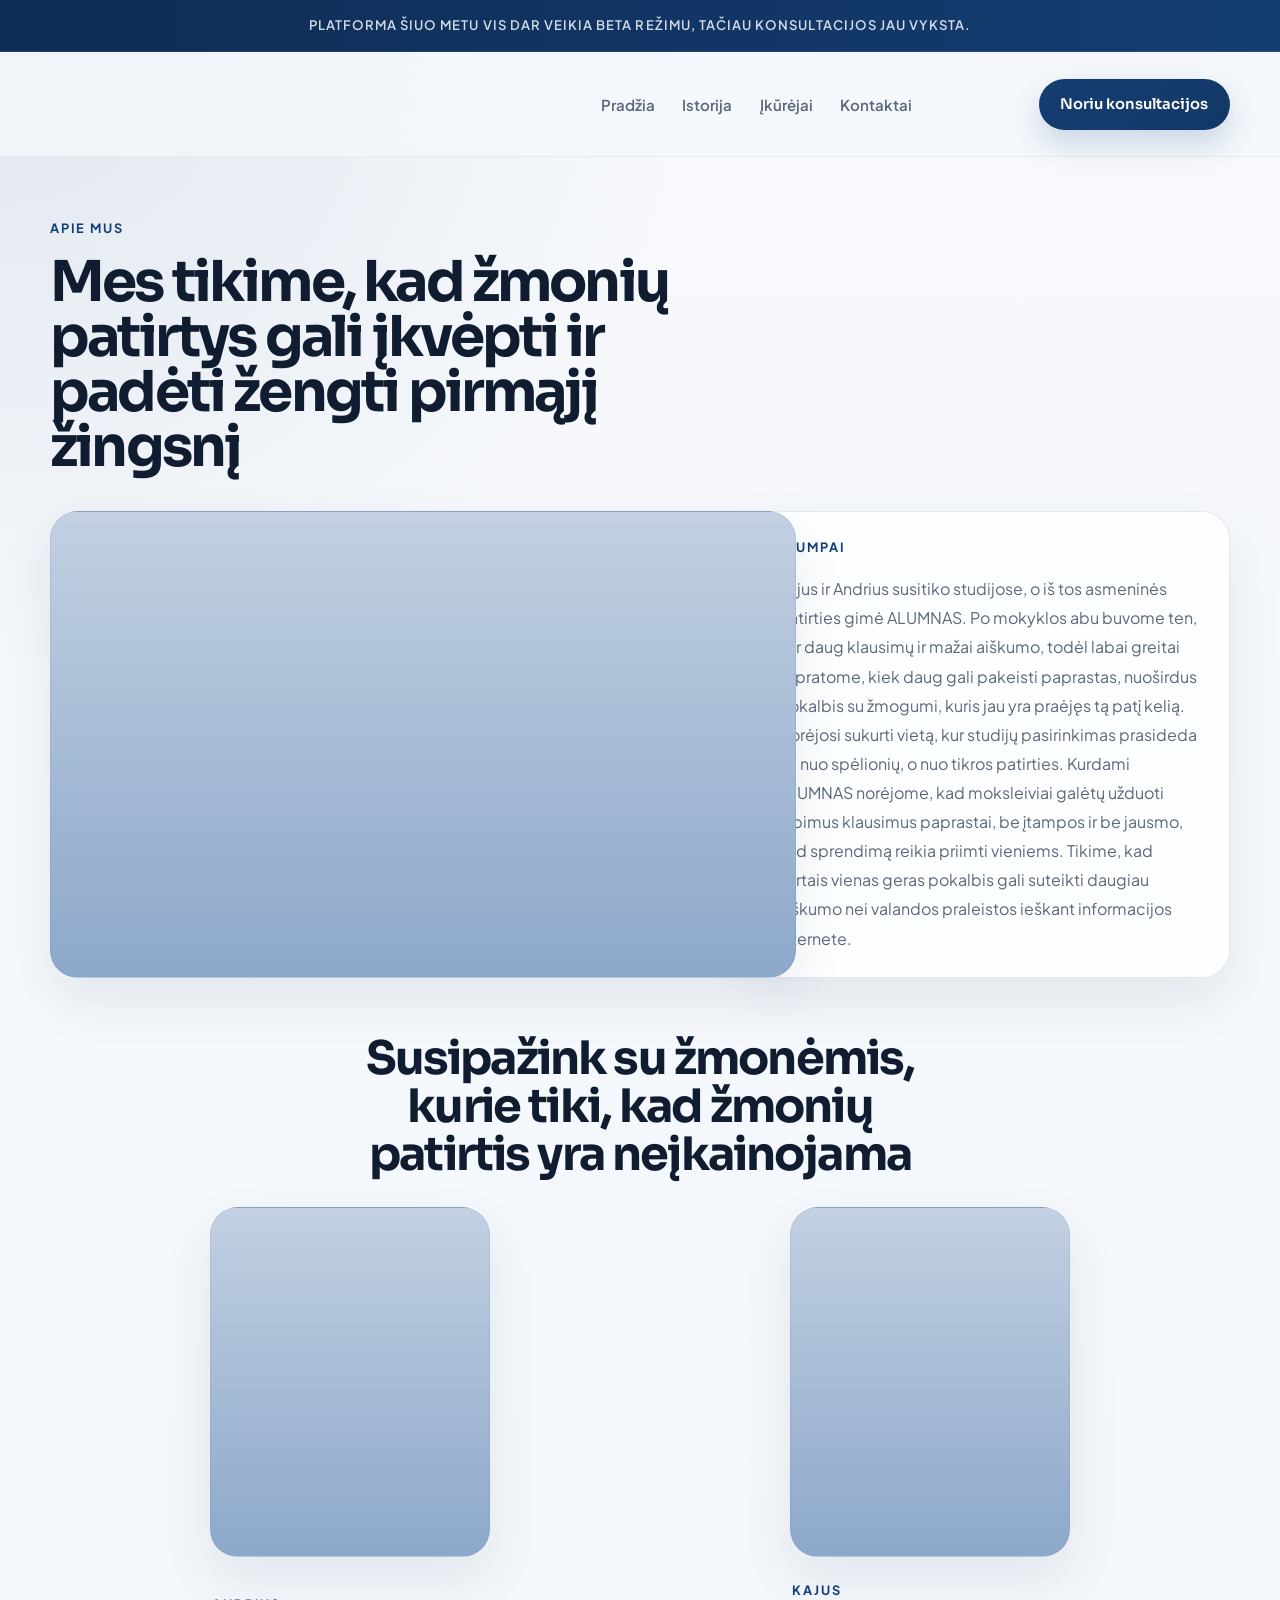
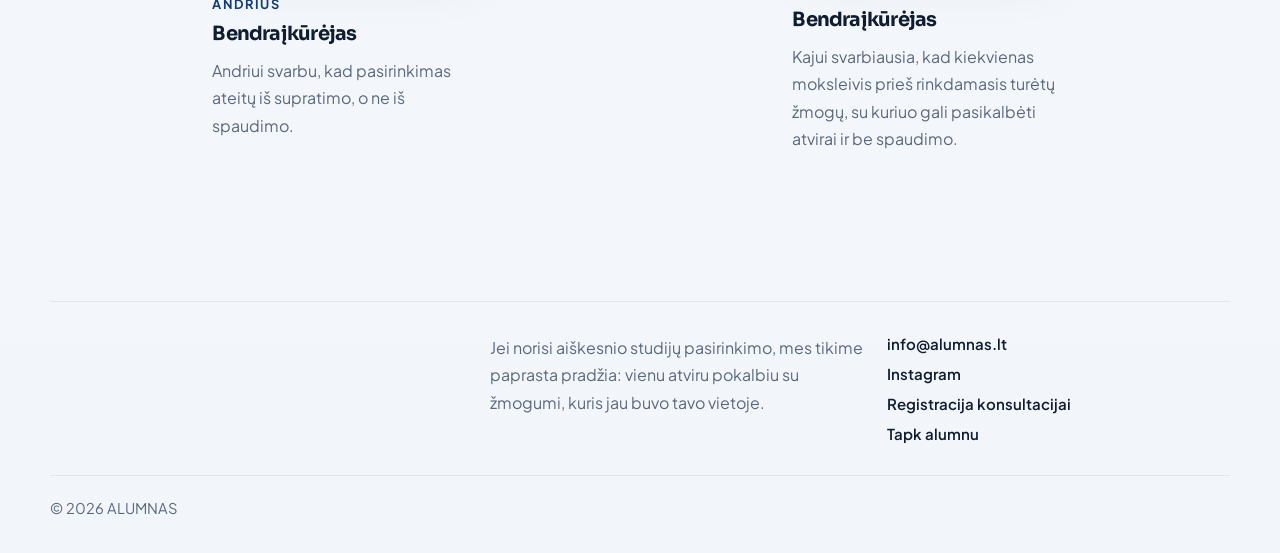
==== apie-mus.html @ 83206cb9 "Add files via upload" ====
<!DOCTYPE html>
<html lang="lt">
  <head>
    <meta charset="UTF-8" />
    <meta name="viewport" content="width=device-width, initial-scale=1.0" />
    <title>Apie mus | ALUMNAS</title>
    <meta
      name="description"
      content="Susipažink su ALUMNAS istorija ir bendraįkūrėjais Kajumi bei Andriumi."
    />
    <meta property="og:title" content="Apie mus | ALUMNAS" />
    <meta
      property="og:description"
      content="ALUMNAS gimė iš asmeninės patirties, kai po mokyklos trūko aiškumo, ką rinktis toliau."
    />
    <meta property="og:type" content="website" />
    <meta property="theme-color" content="#123f79" />
    <link rel="preconnect" href="https://fonts.googleapis.com" />
    <link rel="preconnect" href="https://fonts.gstatic.com" crossorigin />
    <link
      href="https://fonts.googleapis.com/css2?family=Cormorant+Garamond:wght@500;600;700&amp;family=Plus+Jakarta+Sans:wght@400;500;600;700;800&amp;family=Sora:wght@400;500;600;700;800&amp;display=swap"
      rel="stylesheet"
    />
    <link rel="stylesheet" href="./styles.css" />
  </head>
  <body class="about-page">
    <div class="top-note">
      <p>Platforma šiuo metu vis dar veikia beta režimu, tačiau konsultacijos jau vyksta.</p>
    </div>

    <header class="site-header">
      <div class="container header-inner">
        <a class="brand-link" href="./index.html#pradžia" aria-label="ALUMNAS pradžia">
          <span class="brand-logo brand-logo-dark" aria-hidden="true">
            <img src="./assets/alumnas-logo-clean.png" alt="" />
          </span>
          <span class="sr-only">ALUMNAS</span>
        </a>

        <nav class="site-nav" aria-label="Apie mus navigacija">
          <a href="./index.html">Pradžia</a>
          <a href="#istorija">Istorija</a>
          <a href="#ikurejai">Įkūrėjai</a>
          <a href="#kontaktai">Kontaktai</a>
        </nav>

        <a
          class="button button-primary"
          href="https://forms.gle/Wdv8qS5zdkdKtjoA7"
          target="_blank"
          rel="noopener noreferrer"
        >
          Noriu konsultacijos
        </a>
      </div>
    </header>

    <main class="about-main">
      <section class="about-editorial">
        <div class="container about-intro">
          <div class="about-intro-copy">
            <p class="eyebrow">Apie mus</p>
            <h1>Mes tikime, kad žmonių patirtys gali įkvėpti ir padėti žengti pirmąjį žingsnį</h1>
          </div>
        </div>

        <div class="container about-mosaic" id="istorija">
          <figure class="about-shot about-shot-group">
            <img
              src="./assets/kartu%20ft.JPG"
              alt="Kajus ir Andrius"
              onerror="this.remove()"
            />
          </figure>

          <aside class="about-story-brief">
            <p class="eyebrow">Trumpai</p>
            <p>
              Kajus ir Andrius susitiko studijose, o iš tos asmeninės patirties gimė
              ALUMNAS. Po mokyklos abu buvome ten, kur daug klausimų ir mažai
              aiškumo, todėl labai greitai supratome, kiek daug gali pakeisti
              paprastas, nuoširdus pokalbis su žmogumi, kuris jau yra praėjęs tą patį
              kelią. Norėjosi sukurti vietą, kur studijų pasirinkimas prasideda ne nuo
              spėlionių, o nuo tikros patirties. Kurdami ALUMNAS norėjome, kad
              moksleiviai galėtų užduoti rūpimus klausimus paprastai, be įtampos ir
              be jausmo, kad sprendimą reikia priimti vieniems. Tikime, kad kartais
              vienas geras pokalbis gali suteikti daugiau aiškumo nei valandos
              praleistos ieškant informacijos internete.
            </p>
          </aside>
        </div>
      </section>

      <section class="section founders-compact" id="ikurejai">
        <div class="container founders-compact-head">
          <h2>Susipažink su žmonėmis, kurie tiki, kad žmonių patirtis yra neįkainojama</h2>
        </div>

        <div class="container founders-compact-grid">
          <article class="founder-compact-card">
            <figure class="about-shot about-shot-portrait">
              <img
                src="./assets/andrius.JPG"
                alt="Andrius"
                onerror="this.remove()"
              />
            </figure>

            <div class="founder-compact-copy">
              <p class="founder-role">Andrius</p>
              <h3>Bendraįkūrėjas</h3>
              <p>
                Andriui svarbu, kad pasirinkimas ateitų iš supratimo, o ne iš spaudimo.
              </p>
            </div>
          </article>

          <article class="founder-compact-card">
            <figure class="about-shot about-shot-portrait">
              <img
                src="./assets/kajus.JPG"
                alt="Kajus"
                onerror="this.remove()"
              />
            </figure>

            <div class="founder-compact-copy">
              <p class="founder-role">Kajus</p>
              <h3>Bendraįkūrėjas</h3>
              <p>
                Kajui svarbiausia, kad kiekvienas moksleivis prieš rinkdamasis turėtų žmogų, su kuriuo gali pasikalbėti atvirai ir be spaudimo.
              </p>
            </div>
          </article>
        </div>
      </section>
    </main>

    <footer class="site-footer" id="kontaktai">
      <div class="container footer-top">
        <a class="brand-link footer-brand" href="./index.html#pradžia" aria-label="ALUMNAS pradžia">
          <span class="brand-logo brand-logo-dark" aria-hidden="true">
            <img src="./assets/alumnas-logo-clean.png" alt="" />
          </span>
          <span class="sr-only">ALUMNAS</span>
        </a>

        <div class="footer-copy">
          <p>
            Jei norisi aiškesnio studijų pasirinkimo, mes tikime paprasta pradžia:
            vienu atviru pokalbiu su žmogumi, kuris jau buvo tavo vietoje.
          </p>
        </div>

        <div class="footer-links">
          <a href="mailto:info@alumnas.lt">info@alumnas.lt</a>
          <a href="https://www.instagram.com/alumnaslt/" target="_blank" rel="noopener noreferrer">
            Instagram
          </a>
          <a href="https://forms.gle/Wdv8qS5zdkdKtjoA7" target="_blank" rel="noopener noreferrer">
            Registracija konsultacijai
          </a>
          <a href="https://forms.gle/oHEPFvfFwPesfQu49" target="_blank" rel="noopener noreferrer">
            Tapk alumnu
          </a>
        </div>
      </div>

      <div class="container footer-bottom">
        <p>&copy; <span id="year">2026</span> ALUMNAS</p>
      </div>
    </footer>

    <script src="./script.js"></script>
  </body>
</html>
---- styles.css ----
:root {
  --bg: #f4f7fb;
  --surface: #ffffff;
  --surface-muted: #eef3f8;
  --surface-deep: #102845;
  --surface-deep-soft: #16365c;
  --ink: #101d30;
  --ink-muted: #5b687c;
  --line: rgba(16, 40, 69, 0.1);
  --line-strong: rgba(16, 40, 69, 0.16);
  --brand: #123f79;
  --brand-strong: #0d2f59;
  --brand-accent: #004aad;
  --white-soft: rgba(255, 255, 255, 0.78);
  --shadow-soft: 0 22px 54px rgba(16, 40, 69, 0.08);
  --shadow-deep: 0 28px 60px rgba(10, 29, 54, 0.18);
  --radius-xl: 30px;
  --radius-lg: 24px;
  --radius-md: 18px;
  --max-width: 1180px;
}

*,
*::before,
*::after {
  box-sizing: border-box;
}

html {
  scroll-behavior: smooth;
}

body {
  margin: 0;
  color: var(--ink);
  font-family: "Plus Jakarta Sans", sans-serif;
  background:
    radial-gradient(circle at top left, rgba(18, 63, 121, 0.08), transparent 26%),
    linear-gradient(180deg, #f7f9fc 0%, #f4f7fb 100%);
}

img {
  display: block;
  max-width: 100%;
}

a {
  color: inherit;
  text-decoration: none;
}

p {
  margin: 0;
  color: var(--ink-muted);
  line-height: 1.72;
}

h1,
h2,
h3 {
  margin: 0;
  color: var(--ink);
  line-height: 1.06;
  letter-spacing: -0.04em;
  font-family: "Sora", sans-serif;
}

ul {
  margin: 0;
  padding: 0;
  list-style: none;
}

.container {
  width: min(calc(100% - 40px), var(--max-width));
  margin: 0 auto;
}

.sr-only {
  position: absolute;
  width: 1px;
  height: 1px;
  padding: 0;
  margin: -1px;
  overflow: hidden;
  clip: rect(0, 0, 0, 0);
  white-space: nowrap;
  border: 0;
}

.top-note {
  border-bottom: 1px solid rgba(255, 255, 255, 0.08);
  background: linear-gradient(90deg, #0e2c54 0%, #143d73 100%);
  text-align: center;
  padding: 0.9rem 1rem;
}

.top-note p {
  color: rgba(255, 255, 255, 0.82);
  font-size: 0.82rem;
  font-weight: 600;
  letter-spacing: 0.08em;
  text-transform: uppercase;
}

.site-header {
  position: sticky;
  top: 0;
  z-index: 30;
  backdrop-filter: blur(20px);
  background: rgba(244, 247, 251, 0.84);
  border-bottom: 1px solid rgba(16, 40, 69, 0.06);
}

.header-inner {
  min-height: 88px;
  display: flex;
  align-items: center;
  justify-content: space-between;
  gap: 1.5rem;
}

.brand-link {
  display: inline-flex;
  align-items: center;
}

.brand-logo {
  width: 424px;
  height: 104px;
  overflow: hidden;
  display: inline-flex;
  align-items: center;
  justify-content: center;
}

.brand-logo img {
  width: 100%;
  height: 100%;
  object-fit: contain;
  transform: scale(3.85);
  transform-origin: center;
}

.brand-logo-light {
  width: 290px;
  height: 72px;
}

.brand-logo-light img {
  transform: scale(2.75);
}

.site-nav {
  display: flex;
  align-items: center;
  gap: 1.7rem;
}

.site-nav a {
  color: var(--ink-muted);
  font-size: 0.94rem;
  font-weight: 600;
}

.button {
  min-height: 3.2rem;
  padding: 0 1.35rem;
  border-radius: 999px;
  display: inline-flex;
  align-items: center;
  justify-content: center;
  font-family: "Sora", sans-serif;
  font-size: 0.92rem;
  font-weight: 600;
  transition:
    transform 180ms ease,
    background-color 180ms ease,
    box-shadow 180ms ease,
    border-color 180ms ease,
    color 180ms ease;
}

.button:hover,
.button:focus-visible {
  transform: translateY(-1px);
}

.button-primary {
  color: #ffffff;
  background: linear-gradient(135deg, #153d72 0%, #123867 100%);
  box-shadow: 0 14px 30px rgba(18, 63, 121, 0.18);
}

.button-secondary {
  color: var(--brand);
  background: transparent;
  border: 1px solid rgba(18, 63, 121, 0.16);
}

.button-light {
  color: var(--brand-strong);
  background: #ffffff;
  box-shadow: 0 14px 30px rgba(8, 22, 41, 0.18);
}

.hero {
  padding: 4.75rem 0 4rem;
}

.hero-grid {
  display: grid;
  grid-template-columns: minmax(0, 1.08fr) minmax(320px, 0.92fr);
  gap: 1.5rem;
  align-items: stretch;
}

.hero-copy {
  position: relative;
  padding: 4rem;
  border: 1px solid var(--line);
  border-radius: var(--radius-xl);
  background: rgba(255, 255, 255, 0.82);
  box-shadow: var(--shadow-soft);
}

.hero-copy::after {
  content: "";
  position: absolute;
  right: 2.25rem;
  top: 2.2rem;
  width: 140px;
  height: 110px;
  border: 1px solid rgba(18, 63, 121, 0.08);
  border-bottom: 0;
  border-radius: 999px 999px 0 0;
}

.eyebrow {
  color: var(--brand);
  font-size: 0.8rem;
  font-weight: 700;
  letter-spacing: 0.14em;
  text-transform: uppercase;
}

.eyebrow-light {
  color: rgba(255, 255, 255, 0.72);
}

.hero h1 {
  max-width: 11ch;
  margin-top: 1rem;
  font-size: clamp(3rem, 5vw, 4.9rem);
}

.hero-text {
  max-width: 38rem;
  margin-top: 1.35rem;
  font-size: 1.08rem;
}

.hero-actions {
  display: flex;
  flex-wrap: wrap;
  gap: 0.9rem;
  margin-top: 2rem;
}

.hero-meta {
  margin-top: 2.2rem;
  display: flex;
  flex-wrap: wrap;
  gap: 0.8rem;
}

.hero-meta li {
  padding: 0.72rem 1rem;
  border-radius: 999px;
  border: 1px solid var(--line);
  background: rgba(244, 247, 251, 0.86);
  color: var(--ink);
  font-size: 0.9rem;
  font-weight: 600;
}

.hero-panel {
  padding: 2rem;
  border-radius: var(--radius-xl);
  background: linear-gradient(180deg, var(--surface-deep) 0%, #133153 100%);
  box-shadow: var(--shadow-deep);
}

.panel-label {
  color: rgba(255, 255, 255, 0.62);
  font-size: 0.76rem;
  font-weight: 700;
  letter-spacing: 0.14em;
  text-transform: uppercase;
}

.panel-list {
  margin-top: 1.35rem;
  display: grid;
  gap: 1.15rem;
}

.panel-list article {
  padding: 1.3rem 0;
  border-top: 1px solid rgba(255, 255, 255, 0.12);
}

.panel-list article:first-child {
  border-top: 0;
  padding-top: 0;
}

.panel-list h2 {
  color: #ffffff;
  font-size: 1.2rem;
  letter-spacing: -0.03em;
  margin-bottom: 0.2rem;
}

.panel-list p {
  margin-top: 0.55rem;
  color: var(--white-soft);
}

.panel-foot {
  margin-top: 1.8rem;
  padding-top: 1.8rem;
  border-top: 1px solid rgba(255, 255, 255, 0.12);
  display: grid;
  gap: 1.2rem;
}

.panel-foot p {
  color: rgba(255, 255, 255, 0.72);
  max-width: 24rem;
}

.panel-button {
  display: inline-flex;
  align-items: center;
  justify-content: center;
  min-height: 3.15rem;
  width: fit-content;
  padding: 0 1.35rem;
  border-radius: 999px;
  color: #ffffff;
  background: linear-gradient(135deg, #2b6cc8 0%, #1e58aa 100%);
  box-shadow: 0 16px 32px rgba(7, 19, 38, 0.22);
  font-family: "Sora", sans-serif;
  font-size: 0.92rem;
  font-weight: 600;
}

.section {
  padding: 5.25rem 0;
}

.section-head {
  max-width: 46rem;
  text-align: center;
}

.section-head h2 {
  margin-top: 0.95rem;
  font-size: clamp(2.2rem, 3.8vw, 3.5rem);
}

.section-head-left {
  text-align: left;
}

.section-text {
  margin-top: 1rem;
  font-size: 1.02rem;
}

.benefit-grid {
  margin-top: 2.5rem;
  display: grid;
  grid-template-columns: repeat(2, minmax(0, 1fr));
  gap: 1rem;
}

.benefit-card,
.process-card,
.pricing-card,
.mentor-card,
.plans-side,
.quote-card {
  border: 1px solid var(--line);
  border-radius: var(--radius-lg);
  background: rgba(255, 255, 255, 0.88);
}

.benefit-card {
  padding: 1.55rem;
}

.benefit-card-accent {
  background: linear-gradient(180deg, #163b6b 0%, #12345e 100%);
  border-color: rgba(18, 63, 121, 0.05);
  box-shadow: 0 22px 44px rgba(18, 52, 94, 0.18);
}

.benefit-card-accent h3,
.benefit-card-accent p {
  color: #ffffff;
}

.benefit-card-soft {
  background: linear-gradient(180deg, rgba(229, 238, 250, 0.92), rgba(244, 247, 251, 0.92));
}

.benefit-card h3,
.pricing-card h3,
.plans-side h3,
.arrow-step h3 {
  font-size: 1.15rem;
}

.benefit-card p,
.plans-side p,
.arrow-step p {
  margin-top: 0.75rem;
}

.quote-section {
  padding-top: 1.4rem;
}

.quote-wrap {
  display: grid;
  grid-template-columns: minmax(0, 0.9fr) minmax(0, 1.1fr);
  gap: 1rem;
  align-items: stretch;
}

.quote-intro {
  padding: 2rem 0;
}

.quote-intro h2 {
  margin-top: 0.95rem;
  font-size: clamp(2rem, 3.5vw, 3rem);
}

.quote-card {
  position: relative;
  margin: 0;
  padding: 2rem;
  box-shadow: var(--shadow-soft);
  isolation: isolate;
  overflow: hidden;
}

.quote-watermark {
  position: absolute;
  inset: 0;
  display: flex;
  align-items: center;
  justify-content: center;
  pointer-events: none;
  z-index: 0;
}

.quote-watermark img {
  width: 100%;
  height: 100%;
  object-fit: contain;
  opacity: 0.055;
  filter: brightness(1.05);
  transform: scale(3.1);
  transform-origin: center;
}

.quote-card p {
  position: relative;
  z-index: 1;
  color: var(--ink);
  font-size: clamp(1.15rem, 1.9vw, 1.45rem);
  font-weight: 500;
  line-height: 1.7;
}

.quote-card footer {
  position: relative;
  z-index: 1;
  margin-top: 1rem;
  color: var(--brand);
  font-family: "Sora", sans-serif;
  font-size: 0.9rem;
  font-weight: 700;
  letter-spacing: 0.08em;
  text-transform: uppercase;
}

.arrow-steps {
  margin-top: 2.5rem;
  display: grid;
  grid-template-columns: minmax(0, 1fr) 56px minmax(0, 1fr) 56px minmax(0, 1fr);
  gap: 1rem;
  align-items: center;
}

.arrow-steps-dark {
  grid-template-columns:
    minmax(0, 1fr) 48px minmax(0, 1fr) 48px minmax(0, 1fr) 48px minmax(0, 1fr);
}

.arrow-step {
  padding: 1.55rem;
  border-radius: var(--radius-lg);
}

.arrow-step h3 {
  margin-bottom: 0.95rem;
}

.arrow-step p {
  margin-top: 0;
}

.arrow-steps-light .arrow-step {
  border: 1px solid var(--line);
  background: rgba(255, 255, 255, 0.92);
  box-shadow: var(--shadow-soft);
}

.arrow-steps-dark .arrow-step {
  border: 1px solid rgba(255, 255, 255, 0.08);
  background: rgba(255, 255, 255, 0.05);
}

.arrow-steps-dark .arrow-step h3 {
  color: #ffffff;
}

.arrow-steps-dark .arrow-step p {
  color: rgba(255, 255, 255, 0.74);
}

.step-arrow {
  display: inline-flex;
  align-items: center;
  justify-content: center;
}

.step-arrow span {
  position: relative;
  display: block;
  width: 100%;
  height: 1px;
}

.arrow-steps-light .step-arrow span {
  background: rgba(18, 63, 121, 0.22);
}

.arrow-steps-dark .step-arrow span {
  background: rgba(255, 255, 255, 0.24);
}

.step-arrow span::after {
  content: "";
  position: absolute;
  right: 0;
  top: -4px;
  width: 9px;
  height: 9px;
  border-top: 1px solid;
  border-right: 1px solid;
  transform: rotate(45deg);
}

.arrow-steps-light .step-arrow span::after {
  border-color: rgba(18, 63, 121, 0.24);
}

.arrow-steps-dark .step-arrow span::after {
  border-color: rgba(255, 255, 255, 0.28);
}

.plans-section {
  padding-top: 1.6rem;
}

.plans-layout {
  display: grid;
  grid-template-columns: minmax(0, 1.1fr) minmax(300px, 0.72fr);
  gap: 1rem;
  align-items: start;
}

.pricing-grid {
  margin-top: 2rem;
  display: grid;
  grid-template-columns: repeat(2, minmax(0, 1fr));
  gap: 1rem;
}

.pricing-card {
  padding: 1.8rem;
}

.pricing-card-featured {
  border-color: rgba(18, 63, 121, 0.2);
  background: linear-gradient(180deg, rgba(18, 63, 121, 0.05), rgba(255, 255, 255, 0.9));
}

.price-tag {
  color: var(--brand);
  font-size: 0.78rem;
  font-weight: 700;
  letter-spacing: 0.14em;
  text-transform: uppercase;
}

.price {
  margin-top: 1rem;
  color: var(--ink);
  font-family: "Sora", sans-serif;
  font-size: 2.55rem;
  font-weight: 700;
  letter-spacing: -0.05em;
}

.pricing-card ul {
  margin: 1.35rem 0 1.6rem;
  display: grid;
  gap: 0.8rem;
}

.pricing-card li {
  position: relative;
  padding-left: 1.15rem;
  color: var(--ink-muted);
  line-height: 1.65;
}

.pricing-card li::before {
  content: "";
  position: absolute;
  left: 0;
  top: 0.7rem;
  width: 0.42rem;
  height: 0.42rem;
  border-radius: 50%;
  background: var(--brand);
}

.plans-side {
  position: relative;
  padding: 2.2rem;
  background: rgba(238, 243, 248, 0.94);
  isolation: isolate;
  display: grid;
  gap: 1.25rem;
  overflow: hidden;
}

.plans-watermark {
  position: absolute;
  inset: 0;
  display: flex;
  align-items: center;
  justify-content: center;
  pointer-events: none;
  z-index: 0;
}

.plans-watermark img {
  width: 100%;
  height: 100%;
  object-fit: contain;
  opacity: 0.052;
  filter: brightness(1.05);
  transform: translateX(-2%) scale(2.25);
  transform-origin: center;
}

.side-label {
  position: relative;
  z-index: 1;
  color: var(--brand);
  font-size: 0.76rem;
  font-weight: 700;
  letter-spacing: 0.14em;
  text-transform: uppercase;
}

.plans-side h3 {
  position: relative;
  z-index: 1;
  margin-top: 0.2rem;
}

.plans-side p {
  position: relative;
  z-index: 1;
  max-width: 28rem;
}

.plans-side .button {
  position: relative;
  z-index: 1;
  width: fit-content;
  margin-top: 0.35rem;
}

.mentor-section {
  padding-top: 2.25rem;
}

.mentor-wrap {
  position: relative;
  padding: 2.4rem;
  border-radius: var(--radius-xl);
  background: linear-gradient(180deg, #112845 0%, #163456 100%);
  box-shadow: var(--shadow-deep);
  overflow: hidden;
}

.mentor-head {
  position: relative;
  z-index: 1;
}

.mentor-watermark {
  position: absolute;
  inset: 0;
  display: flex;
  align-items: center;
  justify-content: center;
  pointer-events: none;
  z-index: 0;
}

.mentor-watermark img {
  width: min(448%, 4800px);
  height: auto;
  object-fit: contain;
  opacity: 0.053;
  filter: brightness(1.8);
  transform: translate(0, 4%) scaleX(1.12) scaleY(1.14);
}

.mentor-head h2 {
  margin-top: 1rem;
  max-width: 18ch;
  color: #ffffff;
  font-size: clamp(2.3rem, 3.8vw, 4.1rem);
  font-family: "Cormorant Garamond", serif;
  font-weight: 600;
  letter-spacing: -0.02em;
  line-height: 0.98;
}

.mentor-head h2 strong {
  font-weight: 700;
}

.mentor-text {
  margin-top: 1rem;
  max-width: 42rem;
  color: rgba(255, 255, 255, 0.74);
}

.mentor-cta {
  margin-top: 2.35rem;
  display: flex;
  justify-content: center;
}

.mentor-cta .button {
  min-width: 320px;
  padding-left: 2.15rem;
  padding-right: 2.15rem;
}

.site-footer {
  padding: 3rem 0 2rem;
}

.footer-top {
  padding: 2rem 0;
  border-top: 1px solid rgba(16, 40, 69, 0.08);
  display: grid;
  grid-template-columns: 0.9fr 1fr 0.9fr;
  gap: 1rem;
  align-items: start;
}

.footer-copy p {
  max-width: 30rem;
}

.footer-links {
  display: grid;
  gap: 0.7rem;
  justify-items: start;
}

.footer-links a {
  font-size: 0.94rem;
  font-weight: 600;
}

.footer-bottom {
  padding-top: 1.2rem;
  border-top: 1px solid rgba(16, 40, 69, 0.08);
}

.footer-bottom p {
  font-size: 0.92rem;
}

@media (max-width: 1080px) {
  .site-header {
    position: static;
  }

  .header-inner {
    min-height: auto;
    padding: 1rem 0;
    flex-wrap: wrap;
  }

  .hero-grid,
  .quote-wrap,
  .plans-layout,
  .footer-top {
    grid-template-columns: 1fr;
  }

  .site-nav {
    order: 3;
    width: 100%;
    flex-wrap: wrap;
    justify-content: center;
    gap: 0.8rem 1.15rem;
  }
}

@media (max-width: 820px) {
  .site-nav {
    justify-content: flex-start;
    gap: 0.9rem 1.2rem;
  }

  .hero-copy,
  .hero-panel,
  .mentor-wrap {
    padding: 1.6rem;
  }

  .benefit-grid,
  .pricing-grid {
    grid-template-columns: 1fr;
  }

  .hero h1 {
    max-width: 12ch;
  }

  .mentor-head {
    padding-right: 0;
  }

  .brand-logo-mentor {
    position: static;
    margin-bottom: 0.9rem;
  }

  .arrow-steps,
  .arrow-steps-dark {
    grid-template-columns: 1fr;
  }

  .plans-side .button,
  .panel-button {
    width: 100%;
  }

  .step-arrow {
    min-height: 28px;
  }

  .step-arrow span {
    width: 1px;
    height: 100%;
  }

  .step-arrow span::after {
    top: auto;
    bottom: 0;
    left: -4px;
    right: auto;
    transform: rotate(135deg);
  }
}

@media (max-width: 640px) {
  .container {
    width: min(calc(100% - 28px), var(--max-width));
  }

  .top-note {
    padding: 0.72rem 0.9rem;
  }

  .top-note p {
    font-size: 0.72rem;
  }

  .brand-logo {
    width: 318px;
    height: 80px;
  }

  .brand-logo-light {
    width: 240px;
    height: 62px;
  }

  .brand-logo img,
  .brand-logo-light img {
    transform: scale(2.75);
  }

  .mentor-watermark img {
    width: min(399%, 2940px);
    transform: translate(0, 2%) scaleX(1.08) scaleY(1.08);
    opacity: 0.049;
  }

  .quote-watermark img {
    opacity: 0.05;
    transform: scale(3.35);
  }

  .plans-watermark img {
    transform: translateX(-2%) scale(2.4);
    opacity: 0.048;
  }

  .mentor-cta .button {
    min-width: 100%;
  }

  .hero,
  .section {
    padding: 4rem 0;
  }

  .hero-copy {
    padding: 1.5rem;
  }

  .hero-copy::after {
    width: 92px;
    height: 72px;
    right: 1.1rem;
    top: 1.3rem;
  }

  .hero-actions,
  .hero-meta {
    flex-direction: column;
  }

  .button {
    width: 100%;
  }

  .hero-meta li {
    width: 100%;
    text-align: center;
  }

  .section-head h2,
  .quote-intro h2,
  .mentor-head h2 {
    line-height: 1.05;
  }
}

.about-page {
  background:
    radial-gradient(circle at top left, rgba(18, 63, 121, 0.1), transparent 28%),
    linear-gradient(180deg, #f7f9fc 0%, #f2f6fb 100%);
}

.about-main {
  overflow: hidden;
}

.page-hero {
  padding: 4.8rem 0 2.4rem;
}

.about-hero-grid {
  display: grid;
  grid-template-columns: minmax(0, 1.02fr) minmax(320px, 0.98fr);
  gap: 1.25rem;
  align-items: stretch;
}

.about-hero-copy {
  padding: 3.25rem;
  border: 1px solid var(--line);
  border-radius: var(--radius-xl);
  background:
    radial-gradient(circle at top right, rgba(18, 63, 121, 0.08), transparent 28%),
    rgba(255, 255, 255, 0.82);
  box-shadow: var(--shadow-soft);
}

.about-hero-copy h1 {
  max-width: 12ch;
  margin-top: 1rem;
  font-size: clamp(3rem, 5vw, 4.85rem);
}

.about-lead {
  max-width: 40rem;
  margin-top: 1.35rem;
  font-size: 1.04rem;
}

.about-hero-points {
  margin-top: 2rem;
  display: flex;
  flex-wrap: wrap;
  gap: 0.8rem;
}

.about-hero-points span {
  padding: 0.78rem 1rem;
  border: 1px solid rgba(18, 63, 121, 0.12);
  border-radius: 999px;
  background: rgba(244, 247, 251, 0.92);
  color: var(--ink);
  font-size: 0.9rem;
  font-weight: 600;
}

.about-gallery {
  display: grid;
  grid-template-columns: repeat(2, minmax(0, 1fr));
  gap: 1rem;
}

.about-photo {
  position: relative;
  min-height: 290px;
  padding: 1.35rem;
  border: 1px solid rgba(18, 63, 121, 0.08);
  border-radius: var(--radius-xl);
  background:
    linear-gradient(180deg, rgba(14, 44, 84, 0.18), rgba(14, 44, 84, 0.5)),
    radial-gradient(circle at top, rgba(91, 138, 205, 0.34), transparent 42%),
    linear-gradient(180deg, #cddcf0 0%, #8faed2 100%);
  box-shadow: var(--shadow-soft);
  overflow: hidden;
  isolation: isolate;
}

.about-photo::before {
  content: "";
  position: absolute;
  inset: 0;
  background:
    linear-gradient(180deg, rgba(10, 29, 54, 0.02), rgba(10, 29, 54, 0.4)),
    url("./assets/alumnas-logo-clean.png") center/180% no-repeat;
  opacity: 0.18;
  z-index: 0;
}

.about-photo-wide {
  min-height: 100%;
  grid-row: span 2;
}

.about-photo-badge,
.about-photo-copy {
  position: relative;
  z-index: 1;
}

.about-photo-badge {
  display: inline-flex;
  align-items: center;
  min-height: 2rem;
  padding: 0 0.8rem;
  border-radius: 999px;
  background: rgba(255, 255, 255, 0.16);
  color: #ffffff;
  font-size: 0.78rem;
  font-weight: 700;
  letter-spacing: 0.08em;
  text-transform: uppercase;
}

.about-photo-copy {
  position: absolute;
  left: 1.35rem;
  right: 1.35rem;
  bottom: 1.35rem;
}

.about-photo-copy p,
.about-photo-copy span {
  color: #ffffff;
}

.about-photo-copy p {
  font-family: "Sora", sans-serif;
  font-size: 1.35rem;
  font-weight: 700;
}

.about-photo-copy span {
  display: block;
  margin-top: 0.4rem;
  max-width: 19rem;
  color: rgba(255, 255, 255, 0.76);
}

.about-story-section {
  padding-top: 2rem;
}

.about-story-grid {
  display: grid;
  grid-template-columns: minmax(0, 1fr) minmax(0, 0.92fr);
  gap: 1rem;
  align-items: stretch;
}

.about-story-card {
  padding: 2rem;
  border: 1px solid var(--line);
  border-radius: var(--radius-xl);
  background: rgba(255, 255, 255, 0.88);
  box-shadow: var(--shadow-soft);
}

.about-story-card-accent {
  background: linear-gradient(180deg, #112d52 0%, #153862 100%);
  border-color: rgba(255, 255, 255, 0.06);
}

.about-story-card h2 {
  margin-top: 1rem;
  max-width: 14ch;
  color: #ffffff;
  font-size: clamp(2rem, 3.6vw, 3.25rem);
  font-family: "Cormorant Garamond", serif;
  font-weight: 600;
  line-height: 0.98;
  letter-spacing: -0.02em;
}

.about-story-card p + p {
  margin-top: 1rem;
}

.about-story-card-accent p:not(.eyebrow) {
  margin-top: 1rem;
  max-width: 34rem;
  color: rgba(255, 255, 255, 0.74);
}

.about-timeline {
  margin-top: 1.2rem;
  display: grid;
  gap: 1rem;
}

.about-timeline-item {
  display: grid;
  grid-template-columns: 52px minmax(0, 1fr);
  gap: 1rem;
  align-items: start;
}

.about-timeline-item strong {
  width: 52px;
  height: 52px;
  border-radius: 16px;
  display: inline-flex;
  align-items: center;
  justify-content: center;
  background: linear-gradient(135deg, rgba(18, 63, 121, 0.12), rgba(18, 63, 121, 0.04));
  color: var(--brand);
  font-family: "Sora", sans-serif;
  font-size: 1rem;
}

.about-timeline-item h3 {
  font-size: 1.05rem;
}

.about-timeline-item p {
  margin-top: 0.5rem;
}

.founders-section {
  padding-top: 2rem;
}

.founders-grid {
  margin-top: 2.5rem;
  display: grid;
  grid-template-columns: repeat(2, minmax(0, 1fr));
  gap: 1rem;
}

.founder-card,
.value-card,
.about-cta-card {
  border: 1px solid var(--line);
  border-radius: var(--radius-lg);
  background: rgba(255, 255, 255, 0.9);
  box-shadow: var(--shadow-soft);
}

.founder-card {
  padding: 1.8rem;
}

.founder-role {
  color: var(--brand);
  font-size: 0.8rem;
  font-weight: 700;
  letter-spacing: 0.14em;
  text-transform: uppercase;
}

.founder-card h3 {
  margin-top: 0.85rem;
  font-size: 1.3rem;
}

.founder-card p:last-child {
  margin-top: 0.9rem;
}

.values-grid {
  display: grid;
  grid-template-columns: repeat(3, minmax(0, 1fr));
  gap: 1rem;
}

.value-card {
  padding: 1.65rem;
}

.value-card h3 {
  margin-top: 0.8rem;
  font-size: 1.15rem;
}

.value-card p:last-child {
  margin-top: 0.75rem;
}

.about-cta-section {
  padding-top: 1.6rem;
}

.about-cta-card {
  padding: 2rem;
  display: flex;
  align-items: center;
  justify-content: space-between;
  gap: 1.5rem;
}

.about-cta-card h2 {
  margin-top: 0.9rem;
  max-width: 16ch;
  font-size: clamp(2rem, 3.4vw, 3rem);
}

.about-cta-actions {
  display: flex;
  flex-wrap: wrap;
  gap: 0.9rem;
  justify-content: flex-end;
}

@media (max-width: 1080px) {
  .about-hero-grid,
  .about-story-grid,
  .values-grid,
  .about-cta-card {
    grid-template-columns: 1fr;
  }

  .about-cta-card {
    display: grid;
  }
}

@media (max-width: 820px) {
  .about-hero-copy,
  .about-story-card,
  .founder-card,
  .value-card,
  .about-cta-card {
    padding: 1.6rem;
  }

  .about-gallery,
  .founders-grid,
  .values-grid {
    grid-template-columns: 1fr;
  }

  .about-photo-wide {
    min-height: 360px;
    grid-row: auto;
  }
}

@media (max-width: 640px) {
  .page-hero {
    padding-top: 4rem;
  }

  .about-hero-copy {
    padding: 1.5rem;
  }

  .about-hero-copy h1 {
    max-width: 11ch;
  }

  .about-hero-points {
    flex-direction: column;
  }

  .about-photo {
    min-height: 260px;
  }

  .about-photo-copy {
    left: 1rem;
    right: 1rem;
    bottom: 1rem;
  }

  .about-timeline-item {
    grid-template-columns: 44px minmax(0, 1fr);
    gap: 0.85rem;
  }

  .about-timeline-item strong {
    width: 44px;
    height: 44px;
    border-radius: 14px;
  }

  .about-cta-actions {
    width: 100%;
  }
}

.about-main {
  padding: 3.75rem 0 1rem;
}

.about-editorial {
  padding-bottom: 1.5rem;
}

.about-intro {
  display: block;
}

.about-intro-copy h1 {
  max-width: 17ch;
  margin-top: 0.9rem;
  font-size: clamp(2.7rem, 4.4vw, 4.5rem);
  line-height: 0.98;
  letter-spacing: -0.05em;
}

.about-mosaic {
  margin-top: 2.3rem;
  display: grid;
  grid-template-columns: minmax(0, 1.18fr) minmax(280px, 0.82fr);
  gap: 1rem;
  align-items: stretch;
}

.about-shot {
  position: relative;
  margin: 0;
  border-radius: 28px;
  overflow: hidden;
  border: 1px solid rgba(18, 63, 121, 0.08);
  background:
    linear-gradient(180deg, rgba(18, 63, 121, 0.1), rgba(18, 63, 121, 0.18)),
    linear-gradient(180deg, #d7e1ee 0%, #a8bfdc 100%);
  box-shadow: var(--shadow-soft);
}

.about-shot::before {
  content: "";
  position: absolute;
  inset: 0;
  background: url("./assets/alumnas-logo-clean.png") center/145% no-repeat;
  opacity: 0.08;
  pointer-events: none;
}

.about-shot img {
  position: relative;
  z-index: 1;
  width: 100%;
  height: 100%;
  object-fit: cover;
}

.about-shot-group {
  aspect-ratio: 16 / 10;
  min-height: 352px;
}

.about-shot-portrait {
  aspect-ratio: 4 / 5;
  min-height: 220px;
}

.about-story-brief {
  padding: 1.5rem;
  border-radius: 28px;
  border: 1px solid rgba(16, 40, 69, 0.1);
  background: rgba(255, 255, 255, 0.8);
  box-shadow: var(--shadow-soft);
  display: flex;
  flex-direction: column;
  justify-content: flex-end;
}

.about-story-brief p:last-child {
  margin-top: 1rem;
  font-size: 1rem;
  line-height: 1.82;
}

.founders-compact {
  padding-top: 2.1rem;
}

.founders-compact-head {
  display: grid;
  justify-items: center;
  text-align: center;
}

.founders-compact-head h2 {
  margin-top: 0;
  max-width: 18ch;
  font-size: clamp(2rem, 3.6vw, 3.1rem);
  line-height: 1.04;
}

.founders-compact-grid {
  margin-top: 1.75rem;
  display: grid;
  grid-template-columns: repeat(2, minmax(220px, 280px));
  max-width: 860px;
  margin-left: auto;
  margin-right: auto;
  justify-content: space-between;
  gap: 3.5rem;
}

.founder-compact-card {
  display: grid;
  gap: 1rem;
}

.founder-compact-copy {
  padding: 0.4rem 0.15rem 0;
}

.founder-compact-copy h3 {
  margin-top: 0.55rem;
  font-size: 1.22rem;
}

.founder-compact-copy p:last-child {
  margin-top: 0.75rem;
  max-width: 26rem;
}

@media (max-width: 1080px) {
  .about-mosaic {
    grid-template-columns: 1fr;
  }
}

@media (max-width: 820px) {
  .about-main {
    padding-top: 2.8rem;
  }

  .about-shot-group {
    min-height: 256px;
  }

  .about-shot-portrait {
    min-height: 220px;
  }

  .founders-compact-grid {
    grid-template-columns: repeat(2, minmax(190px, 240px));
    max-width: 620px;
    gap: 2.5rem;
  }
}

@media (max-width: 640px) {
  .about-main {
    padding-top: 2.3rem;
  }

  .about-intro {
    gap: 1.25rem;
  }

  .about-intro-copy h1 {
    max-width: 11ch;
  }

  .about-mosaic {
    margin-top: 1.5rem;
  }

  .about-story-brief {
    padding: 1.3rem;
  }

  .about-shot-group {
    min-height: 200px;
  }

  .about-shot-portrait {
    min-height: 220px;
  }

  .founders-compact-grid {
    grid-template-columns: 1fr;
    max-width: 280px;
    margin-left: auto;
    margin-right: auto;
  }
}
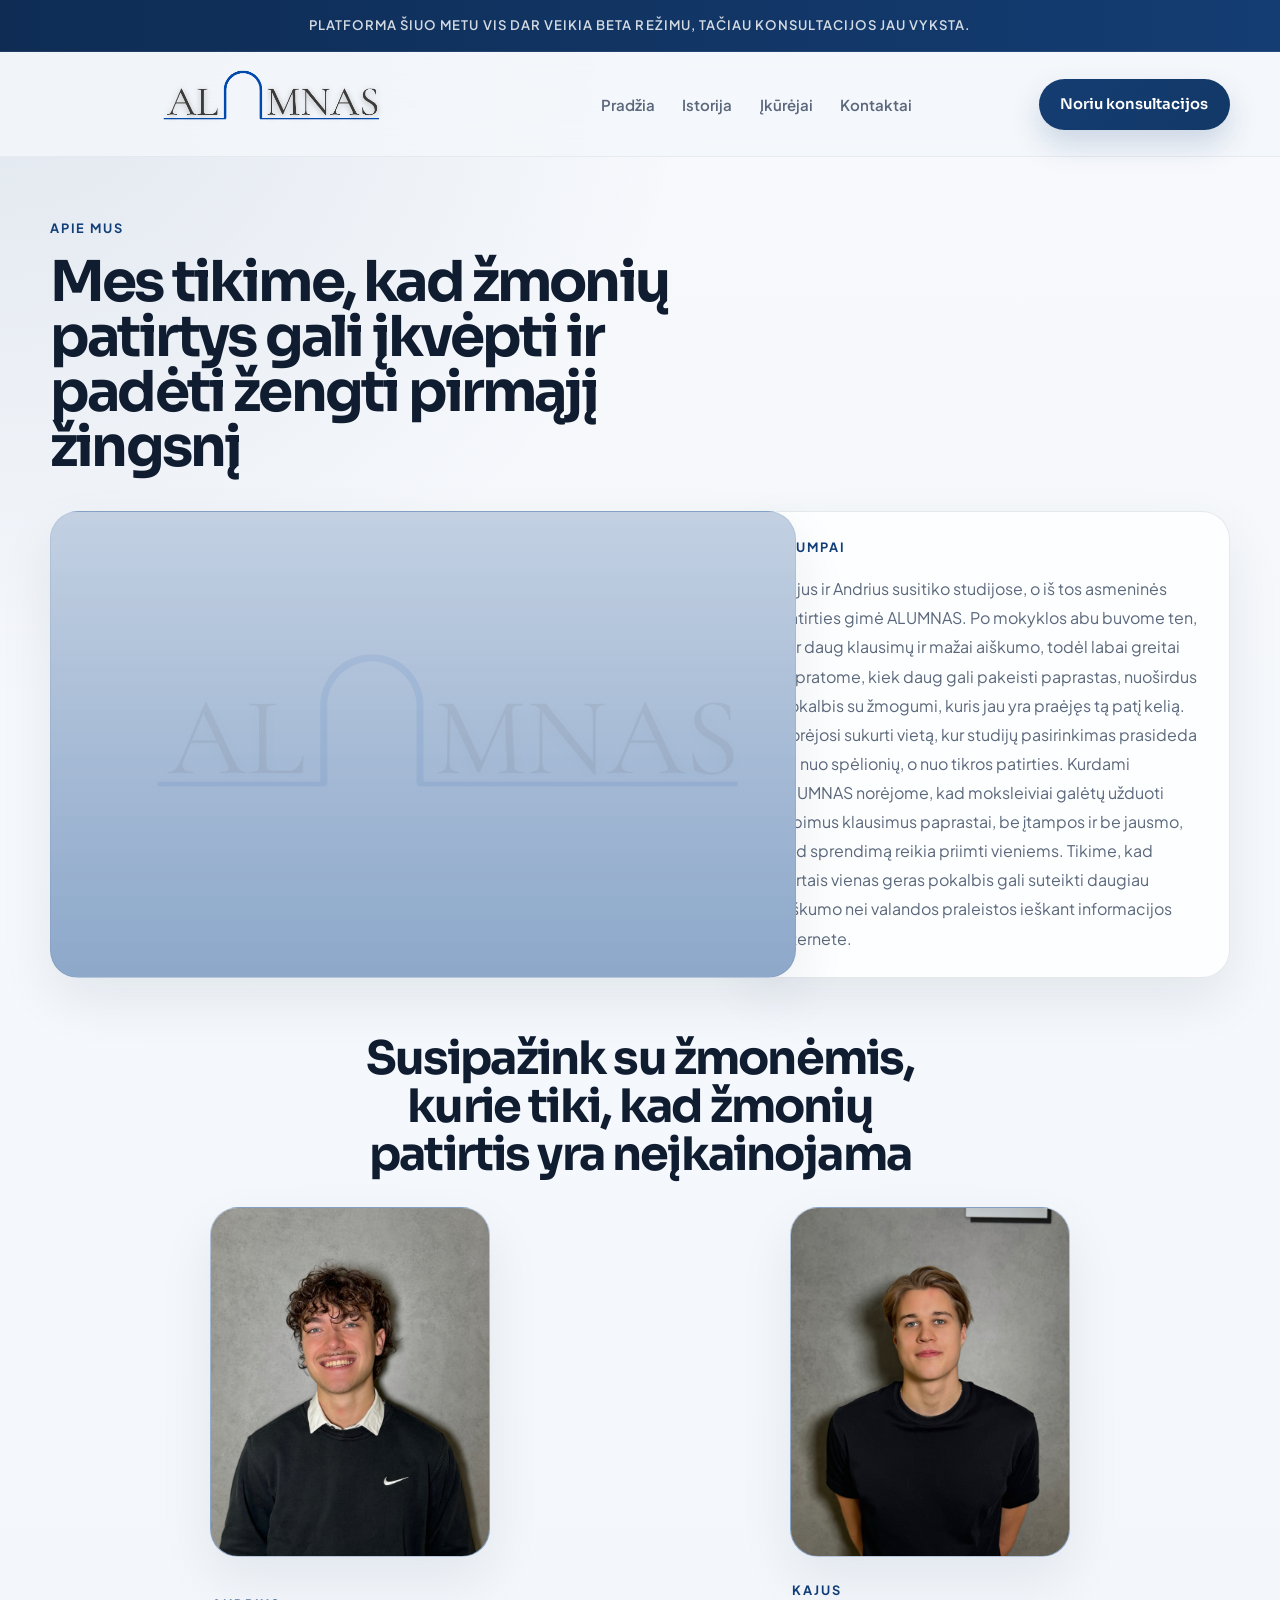
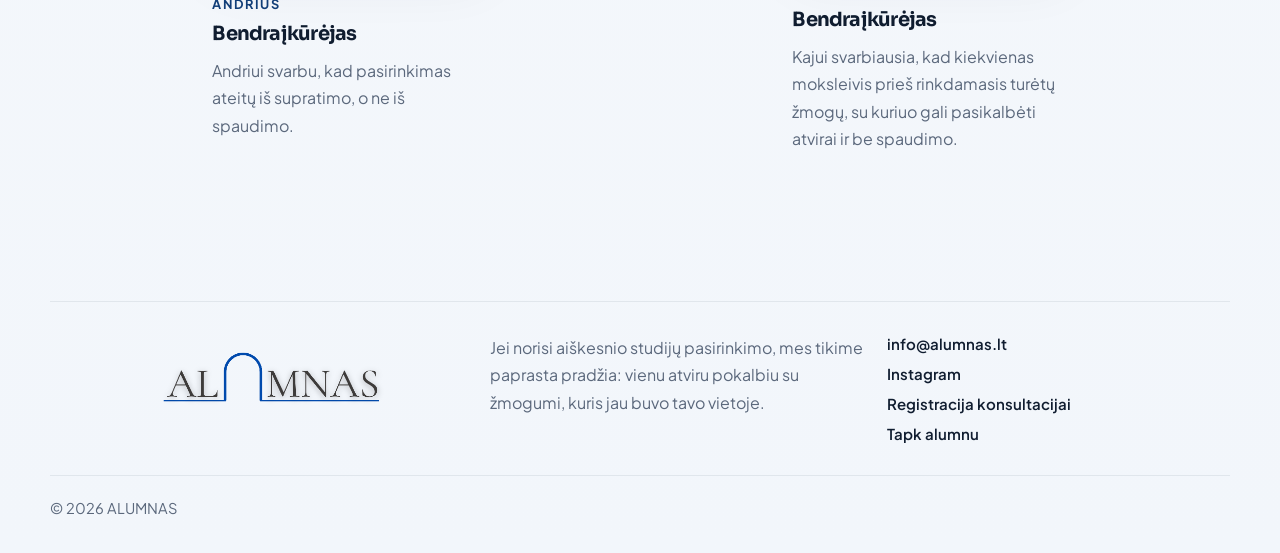
==== commit a4ea2a41: "Update apie-mus.html" ====
--- a/apie-mus.html
+++ b/apie-mus.html
@@ -67,7 +67,7 @@
         <div class="container about-mosaic" id="istorija">
           <figure class="about-shot about-shot-group">
             <img
-              src="./assets/kartu%20ft.JPG"
+              src="./assets/kartu-ft.JPG"
               alt="Kajus ir Andrius"
               onerror="this.remove()"
             />
@@ -100,7 +100,7 @@
           <article class="founder-compact-card">
             <figure class="about-shot about-shot-portrait">
               <img
-                src="./assets/andrius.JPG"
+                src="./assets/andrius.jpg"
                 alt="Andrius"
                 onerror="this.remove()"
               />
@@ -118,7 +118,7 @@
           <article class="founder-compact-card">
             <figure class="about-shot about-shot-portrait">
               <img
-                src="./assets/kajus.JPG"
+                src="./assets/kajus.jpg"
                 alt="Kajus"
                 onerror="this.remove()"
               />
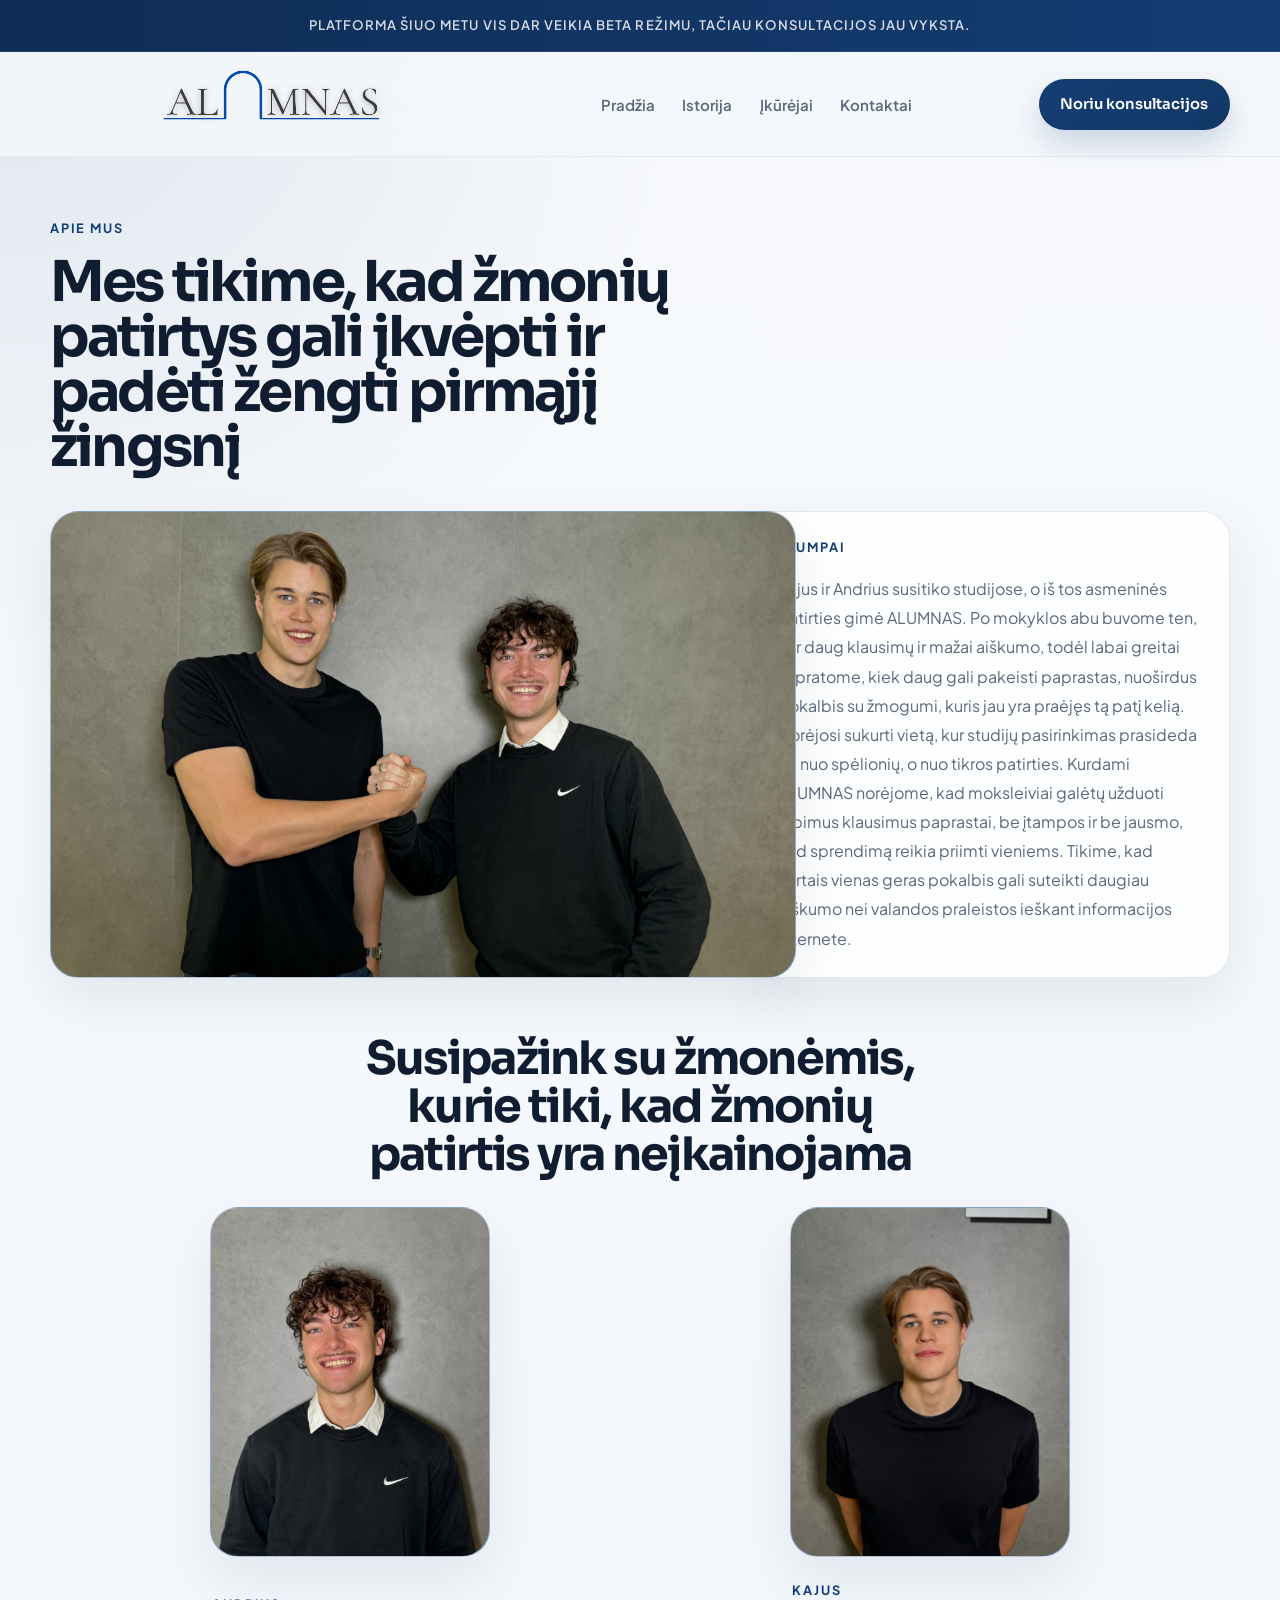
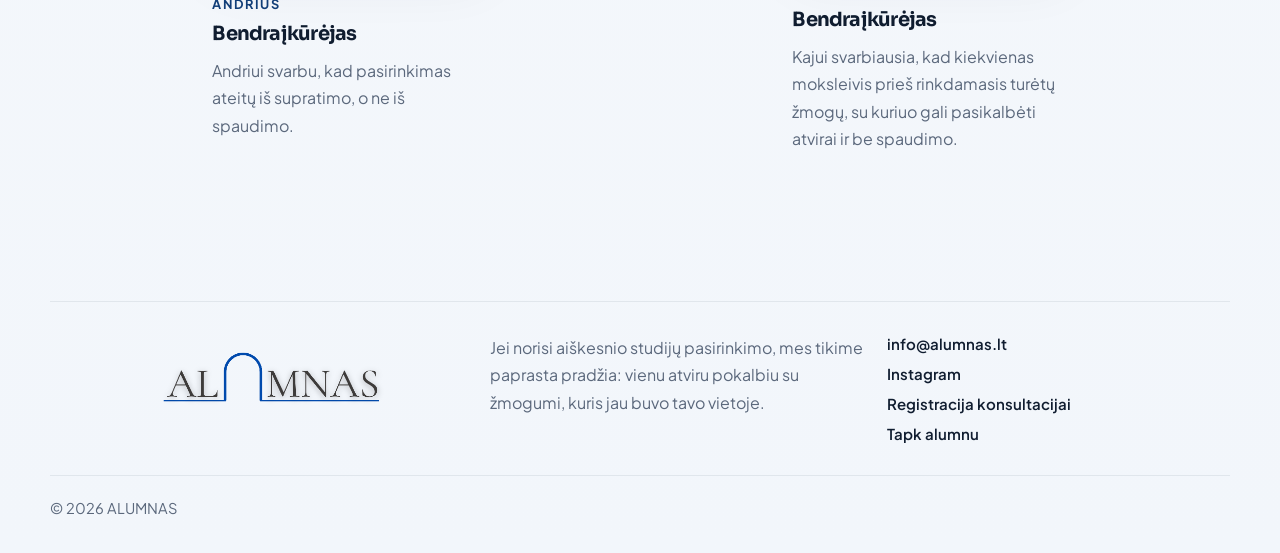
==== commit 9b0d35d1: "Update apie-mus.html" ====
--- a/apie-mus.html
+++ b/apie-mus.html
@@ -67,7 +67,7 @@
         <div class="container about-mosaic" id="istorija">
           <figure class="about-shot about-shot-group">
             <img
-              src="./assets/kartu-ft.JPG"
+              src="./assets/kartu-ft.jpg"
               alt="Kajus ir Andrius"
               onerror="this.remove()"
             />
